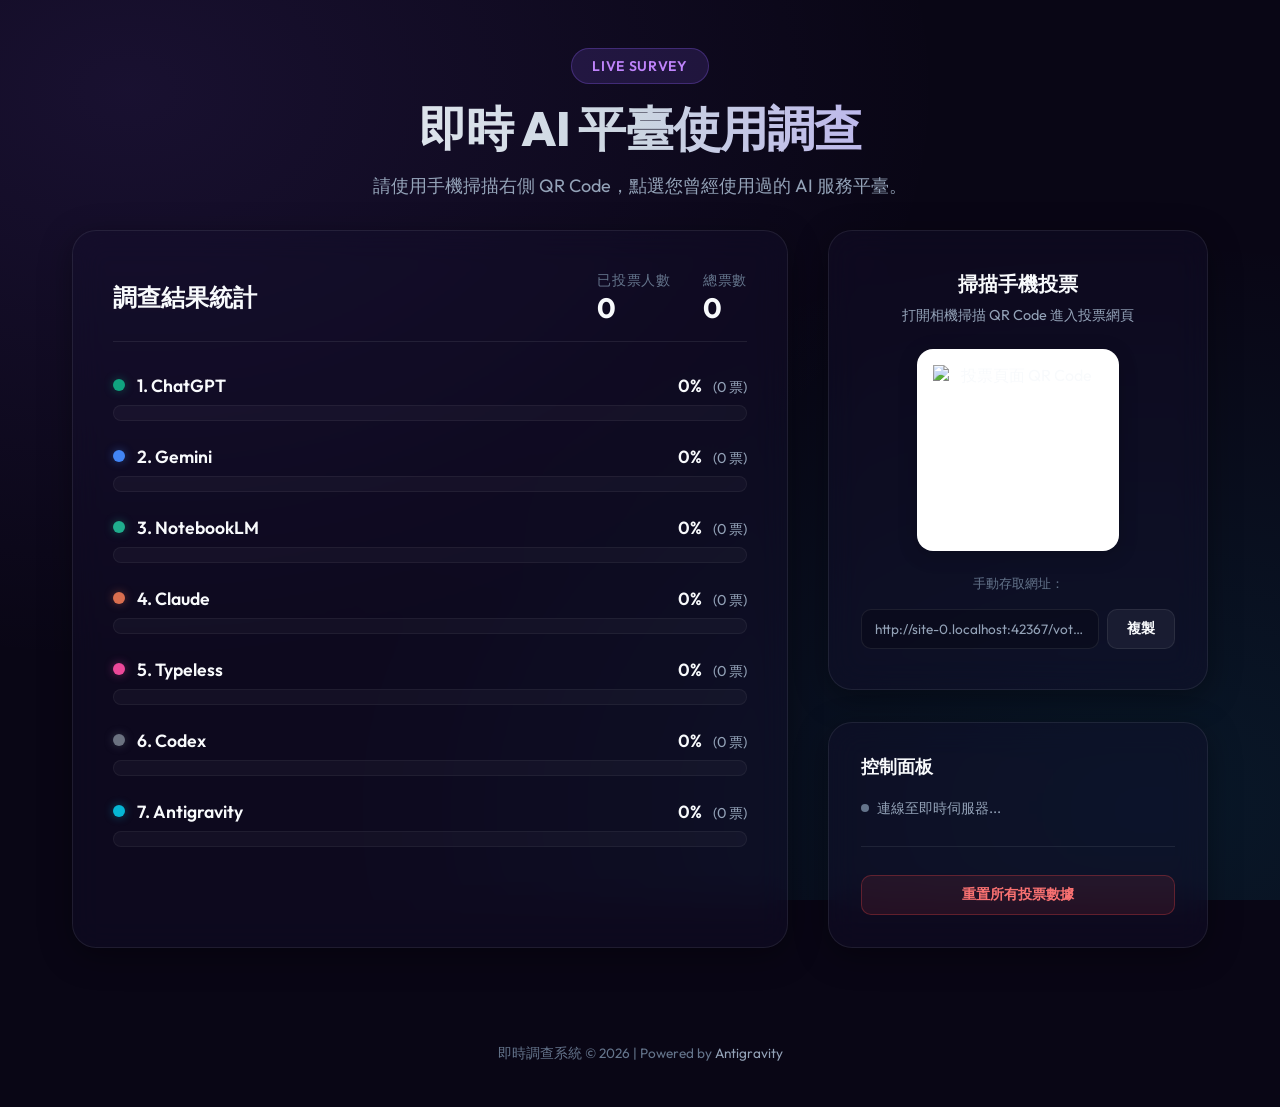
==== index.html @ a860f981 "Initial commit of real-time survey app" ====
<!DOCTYPE html>
<html lang="zh-TW">
<head>
  <meta charset="UTF-8">
  <meta name="viewport" content="width=device-width, initial-scale=1.0">
  <title>即時調查統計面板 - AI 平臺使用調查</title>
  <link rel="stylesheet" href="style.css">
  <!-- MQTT.js for Real-time WebSocket connection -->
  <script src="https://unpkg.com/mqtt/dist/mqtt.min.js"></script>
</head>
<body>
  
  <header>
    <div class="title-badge">Live Survey</div>
    <h1>即時 AI 平臺使用調查</h1>
    <p class="subtitle">請使用手機掃描右側 QR Code，點選您曾經使用過的 AI 服務平臺。</p>
  </header>

  <main>
    <!-- Left Panel: Live Poll Results -->
    <section class="card poll-results-container">
      <div class="poll-header">
        <h2>調查結果統計</h2>
        <div class="poll-stats">
          <div class="stat-item">
            <span class="stat-label">已投票人數</span>
            <span id="total-voters" class="stat-value">0</span>
          </div>
          <div class="stat-item">
            <span class="stat-label">總票數</span>
            <span id="total-votes" class="stat-value">0</span>
          </div>
        </div>
      </div>

      <div class="chart-list">
        <!-- ChatGPT -->
        <div class="chart-item">
          <div class="chart-info">
            <span class="brand-name">
              <span class="brand-dot dot-chatgpt"></span>
              1. ChatGPT
            </span>
            <span class="vote-percentage">
              <span id="pct-chatgpt">0%</span>
              <span id="cnt-chatgpt" class="vote-count">(0 票)</span>
            </span>
          </div>
          <div class="progress-track">
            <div id="bar-chatgpt" class="progress-bar bar-chatgpt"></div>
          </div>
        </div>

        <!-- Gemini -->
        <div class="chart-item">
          <div class="chart-info">
            <span class="brand-name">
              <span class="brand-dot dot-gemini"></span>
              2. Gemini
            </span>
            <span class="vote-percentage">
              <span id="pct-gemini">0%</span>
              <span id="cnt-gemini" class="vote-count">(0 票)</span>
            </span>
          </div>
          <div class="progress-track">
            <div id="bar-gemini" class="progress-bar bar-gemini"></div>
          </div>
        </div>

        <!-- NotebookLM -->
        <div class="chart-item">
          <div class="chart-info">
            <span class="brand-name">
              <span class="brand-dot dot-notebooklm"></span>
              3. NotebookLM
            </span>
            <span class="vote-percentage">
              <span id="pct-notebooklm">0%</span>
              <span id="cnt-notebooklm" class="vote-count">(0 票)</span>
            </span>
          </div>
          <div class="progress-track">
            <div id="bar-notebooklm" class="progress-bar bar-notebooklm"></div>
          </div>
        </div>

        <!-- Claude -->
        <div class="chart-item">
          <div class="chart-info">
            <span class="brand-name">
              <span class="brand-dot dot-claude"></span>
              4. Claude
            </span>
            <span class="vote-percentage">
              <span id="pct-claude">0%</span>
              <span id="cnt-claude" class="vote-count">(0 票)</span>
            </span>
          </div>
          <div class="progress-track">
            <div id="bar-claude" class="progress-bar bar-claude"></div>
          </div>
        </div>

        <!-- Typeless -->
        <div class="chart-item">
          <div class="chart-info">
            <span class="brand-name">
              <span class="brand-dot dot-typeless"></span>
              5. Typeless
            </span>
            <span class="vote-percentage">
              <span id="pct-typeless">0%</span>
              <span id="cnt-typeless" class="vote-count">(0 票)</span>
            </span>
          </div>
          <div class="progress-track">
            <div id="bar-typeless" class="progress-bar bar-typeless"></div>
          </div>
        </div>

        <!-- Codex -->
        <div class="chart-item">
          <div class="chart-info">
            <span class="brand-name">
              <span class="brand-dot dot-codex"></span>
              6. Codex
            </span>
            <span class="vote-percentage">
              <span id="pct-codex">0%</span>
              <span id="cnt-codex" class="vote-count">(0 票)</span>
            </span>
          </div>
          <div class="progress-track">
            <div id="bar-codex" class="progress-bar bar-codex"></div>
          </div>
        </div>

        <!-- Antigravity -->
        <div class="chart-item">
          <div class="chart-info">
            <span class="brand-name">
              <span class="brand-dot dot-antigravity"></span>
              7. Antigravity
            </span>
            <span class="vote-percentage">
              <span id="pct-antigravity">0%</span>
              <span id="cnt-antigravity" class="vote-count">(0 票)</span>
            </span>
          </div>
          <div class="progress-track">
            <div id="bar-antigravity" class="progress-bar bar-antigravity"></div>
          </div>
        </div>
      </div>
    </section>

    <!-- Right Panel: Side Controls and QR Code -->
    <div class="side-panel">
      <!-- QR Code Card -->
      <section class="card qr-card">
        <h3>掃描手機投票</h3>
        <p>打開相機掃描 QR Code 進入投票網頁</p>
        <div class="qr-code-wrapper">
          <img id="qr-code" src="" alt="投票頁面 QR Code">
        </div>
        <p style="margin-bottom: 0.5rem; font-size: 0.8rem; color: var(--text-muted);">手動存取網址：</p>
        <div class="room-link-container">
          <input type="text" id="voter-url-input" class="room-url-input" readonly>
          <button id="copy-url-btn" class="btn btn-secondary">複製</button>
        </div>
      </section>

      <!-- Control Panel -->
      <section class="card control-card">
        <div class="control-title">
          <span>控制面板</span>
        </div>
        <div class="status-indicator">
          <span id="status-dot" class="status-dot"></span>
          <span id="status-text">連線中...</span>
        </div>
        <hr style="border: none; border-top: 1px solid var(--glass-border); margin: 0.5rem 0;">
        <button id="reset-btn" class="btn btn-danger">重置所有投票數據</button>
      </section>
    </div>
  </main>

  <footer>
    <p>即時調查系統 © 2026 | Powered by <a href="https://github.com/pumpkin7487/realtime-survey" target="_blank">Antigravity</a></p>
  </footer>

  <script src="admin.js"></script>
</body>
</html>
---- style.css ----
@import url('https://fonts.googleapis.com/css2?family=Outfit:wght@300;400;500;600;700;800&display=swap');

:root {
  --bg-primary: #090615;
  --bg-secondary: #120c2b;
  --bg-card: rgba(20, 15, 45, 0.4);
  --glass-bg: rgba(255, 255, 255, 0.03);
  --glass-border: rgba(255, 255, 255, 0.08);
  --glass-border-hover: rgba(255, 255, 255, 0.18);
  --text-primary: #f8fafc;
  --text-secondary: #94a3b8;
  --text-muted: #64748b;
  
  --accent: #8b5cf6;
  --accent-glow: rgba(139, 92, 246, 0.4);
  --danger: #ef4444;
  --danger-glow: rgba(239, 68, 68, 0.4);
  --success: #10b981;
  
  /* Brand colors */
  --color-chatgpt: linear-gradient(135deg, #10a37f, #0d8063);
  --color-gemini: linear-gradient(135deg, #4285f4, #9b72cb);
  --color-notebooklm: linear-gradient(135deg, #20ad8d, #10b981);
  --color-claude: linear-gradient(135deg, #d97706, #d96e4f);
  --color-typeless: linear-gradient(135deg, #ec4899, #8b5cf6);
  --color-codex: linear-gradient(135deg, #6b7280, #374151);
  --color-antigravity: linear-gradient(135deg, #06b6d4, #10b981);
  
  --shadow-glow: 0 0 25px rgba(139, 92, 246, 0.15);
}

* {
  box-sizing: border-box;
  margin: 0;
  padding: 0;
}

body {
  font-family: 'Outfit', -apple-system, BlinkMacSystemFont, "Segoe UI", Roboto, sans-serif;
  background-color: var(--bg-primary);
  background-image: 
    radial-gradient(at 10% 10%, rgba(139, 92, 246, 0.12) 0px, transparent 50%),
    radial-gradient(at 90% 90%, rgba(6, 182, 212, 0.1) 0px, transparent 50%);
  background-attachment: fixed;
  color: var(--text-primary);
  min-height: 100vh;
  display: flex;
  flex-direction: column;
  align-items: center;
  overflow-x: hidden;
}

/* Glassmorphism Card Container */
.card {
  background: var(--bg-card);
  backdrop-filter: blur(16px);
  -webkit-backdrop-filter: blur(16px);
  border: 1px solid var(--glass-border);
  border-radius: 24px;
  box-shadow: 0 8px 32px 0 rgba(0, 0, 0, 0.37);
  transition: all 0.3s cubic-bezier(0.4, 0, 0.2, 1);
}

.card:hover {
  border-color: var(--glass-border-hover);
  box-shadow: 0 12px 40px 0 rgba(0, 0, 0, 0.5), var(--shadow-glow);
}

/* Header Section */
header {
  width: 100%;
  max-width: 1200px;
  padding: 3rem 2rem 2rem 2rem;
  text-align: center;
}

.title-badge {
  display: inline-block;
  padding: 0.5rem 1.25rem;
  background: rgba(139, 92, 246, 0.15);
  border: 1px solid rgba(139, 92, 246, 0.3);
  border-radius: 9999px;
  color: #c084fc;
  font-size: 0.875rem;
  font-weight: 600;
  letter-spacing: 0.05em;
  margin-bottom: 1rem;
  text-transform: uppercase;
}

h1 {
  font-size: 3rem;
  font-weight: 800;
  line-height: 1.2;
  letter-spacing: -0.02em;
  background: linear-gradient(to right, #f8fafc, #cbd5e1, #a78bfa);
  -webkit-background-clip: text;
  -webkit-text-fill-color: transparent;
  margin-bottom: 1rem;
}

.subtitle {
  color: var(--text-secondary);
  font-size: 1.125rem;
  max-width: 600px;
  margin: 0 auto;
}

/* Main Container Layout */
main {
  width: 100%;
  max-width: 1200px;
  padding: 0 2rem 3rem 2rem;
  display: grid;
  grid-template-columns: 1fr 380px;
  gap: 2.5rem;
}

@media (max-width: 968px) {
  main {
    grid-template-columns: 1fr;
  }
}

/* Left Section: Poll Results */
.poll-results-container {
  padding: 2.5rem;
}

.poll-header {
  display: flex;
  justify-content: space-between;
  align-items: center;
  margin-bottom: 2rem;
  padding-bottom: 1rem;
  border-bottom: 1px solid var(--glass-border);
}

.poll-stats {
  display: flex;
  gap: 2rem;
}

.stat-item {
  display: flex;
  flex-direction: column;
}

.stat-label {
  font-size: 0.875rem;
  color: var(--text-muted);
  text-transform: uppercase;
  letter-spacing: 0.05em;
}

.stat-value {
  font-size: 1.75rem;
  font-weight: 700;
  color: var(--text-primary);
}

/* Chart Bars */
.chart-list {
  display: flex;
  flex-direction: column;
  gap: 1.5rem;
}

.chart-item {
  display: flex;
  flex-direction: column;
  gap: 0.5rem;
}

.chart-info {
  display: flex;
  justify-content: space-between;
  align-items: center;
  font-weight: 600;
}

.brand-name {
  font-size: 1.1rem;
  display: flex;
  align-items: center;
  gap: 0.75rem;
}

.brand-dot {
  width: 12px;
  height: 12px;
  border-radius: 50%;
  display: inline-block;
}

/* Inject brand dot background colors */
.dot-chatgpt { background: #10a37f; box-shadow: 0 0 10px rgba(16, 163, 127, 0.4); }
.dot-gemini { background: #4285f4; box-shadow: 0 0 10px rgba(66, 133, 244, 0.4); }
.dot-notebooklm { background: #20ad8d; box-shadow: 0 0 10px rgba(32, 173, 141, 0.4); }
.dot-claude { background: #d96e4f; box-shadow: 0 0 10px rgba(217, 110, 79, 0.4); }
.dot-typeless { background: #ec4899; box-shadow: 0 0 10px rgba(236, 72, 153, 0.4); }
.dot-codex { background: #6b7280; box-shadow: 0 0 10px rgba(107, 114, 128, 0.4); }
.dot-antigravity { background: #06b6d4; box-shadow: 0 0 10px rgba(6, 182, 212, 0.4); }

.vote-percentage {
  font-size: 1.1rem;
  color: var(--text-primary);
}

.vote-count {
  font-size: 0.9rem;
  color: var(--text-secondary);
  font-weight: 400;
  margin-left: 0.5rem;
}

.progress-track {
  width: 100%;
  height: 16px;
  background: rgba(255, 255, 255, 0.03);
  border: 1px solid rgba(255, 255, 255, 0.05);
  border-radius: 8px;
  overflow: hidden;
  position: relative;
}

.progress-bar {
  height: 100%;
  width: 0%; /* Dynamic */
  border-radius: 8px;
  transition: width 0.8s cubic-bezier(0.1, 0.8, 0.25, 1);
  position: relative;
}

.progress-bar::after {
  content: '';
  position: absolute;
  top: 0;
  left: 0;
  right: 0;
  bottom: 0;
  background: linear-gradient(
    90deg,
    rgba(255, 255, 255, 0) 0%,
    rgba(255, 255, 255, 0.15) 50%,
    rgba(255, 255, 255, 0) 100%
  );
  animation: shine 2s infinite linear;
}

@keyframes shine {
  0% { transform: translateX(-100%); }
  100% { transform: translateX(100%); }
}

/* Specific Progress Bar Backgrounds */
.bar-chatgpt { background: var(--color-chatgpt); }
.bar-gemini { background: var(--color-gemini); }
.bar-notebooklm { background: var(--color-notebooklm); }
.bar-claude { background: var(--color-claude); }
.bar-typeless { background: var(--color-typeless); }
.bar-codex { background: var(--color-codex); }
.bar-antigravity { background: var(--color-antigravity); }


/* Right Section: Info & QR Code Panel */
.side-panel {
  display: flex;
  flex-direction: column;
  gap: 2rem;
}

.qr-card {
  padding: 2.5rem 2rem;
  display: flex;
  flex-direction: column;
  align-items: center;
  text-align: center;
}

.qr-card h3 {
  font-size: 1.25rem;
  margin-bottom: 0.5rem;
  font-weight: 700;
}

.qr-card p {
  color: var(--text-secondary);
  font-size: 0.9rem;
  margin-bottom: 1.5rem;
}

.qr-code-wrapper {
  background: white;
  padding: 1rem;
  border-radius: 16px;
  box-shadow: 0 4px 20px rgba(0, 0, 0, 0.2);
  margin-bottom: 1.5rem;
  width: 202px;
  height: 202px;
  display: flex;
  justify-content: center;
  align-items: center;
}

.qr-code-wrapper img {
  width: 100%;
  height: 100%;
}

.room-link-container {
  width: 100%;
  display: flex;
  gap: 0.5rem;
  margin-top: 0.5rem;
}

.room-url-input {
  flex: 1;
  background: rgba(0, 0, 0, 0.2);
  border: 1px solid var(--glass-border);
  border-radius: 10px;
  padding: 0.6rem 0.8rem;
  color: var(--text-secondary);
  font-family: inherit;
  font-size: 0.85rem;
  outline: none;
  text-overflow: ellipsis;
}

/* Custom Buttons */
.btn {
  font-family: inherit;
  font-weight: 600;
  border-radius: 10px;
  padding: 0.6rem 1.2rem;
  border: none;
  cursor: pointer;
  transition: all 0.2s ease;
  display: inline-flex;
  align-items: center;
  justify-content: center;
  gap: 0.5rem;
  font-size: 0.9rem;
}

.btn-primary {
  background: var(--accent);
  color: var(--text-primary);
  box-shadow: 0 4px 15px rgba(139, 92, 246, 0.3);
}

.btn-primary:hover {
  background: #7c3aed;
  box-shadow: 0 6px 20px rgba(139, 92, 246, 0.5);
  transform: translateY(-1px);
}

.btn-danger {
  background: rgba(239, 68, 68, 0.1);
  border: 1px solid rgba(239, 68, 68, 0.3);
  color: #f87171;
}

.btn-danger:hover {
  background: var(--danger);
  color: white;
  box-shadow: 0 4px 15px var(--danger-glow);
  transform: translateY(-1px);
}

.btn-secondary {
  background: rgba(255, 255, 255, 0.05);
  border: 1px solid var(--glass-border);
  color: var(--text-primary);
}

.btn-secondary:hover {
  background: rgba(255, 255, 255, 0.1);
  border-color: var(--glass-border-hover);
}

.btn:active {
  transform: translateY(1px);
}

/* Control Panel Card */
.control-card {
  padding: 2rem;
  display: flex;
  flex-direction: column;
  gap: 1.25rem;
}

.control-title {
  font-size: 1.1rem;
  font-weight: 700;
  display: flex;
  align-items: center;
  gap: 0.5rem;
}

.status-indicator {
  display: inline-flex;
  align-items: center;
  gap: 0.5rem;
  font-size: 0.9rem;
  color: var(--text-secondary);
}

.status-dot {
  width: 8px;
  height: 8px;
  border-radius: 50%;
  background: var(--text-muted);
}

.status-dot.active {
  background: var(--success);
  box-shadow: 0 0 8px var(--success);
  animation: pulse 1.5s infinite alternate;
}

@keyframes pulse {
  0% { opacity: 0.5; }
  100% { opacity: 1; }
}

/* ==========================================================================
   VOTER PAGE SPECIFIC STYLES
   ========================================================================== */

.voter-container {
  width: 100%;
  max-width: 580px;
  margin: 2rem auto;
  padding: 0 1.5rem;
}

.voter-card {
  padding: 2.5rem;
}

.voter-header {
  text-align: center;
  margin-bottom: 2rem;
}

.voter-header h2 {
  font-size: 1.8rem;
  font-weight: 800;
  margin-bottom: 0.5rem;
  background: linear-gradient(to right, #f8fafc, #a78bfa);
  -webkit-background-clip: text;
  -webkit-text-fill-color: transparent;
}

.voter-header p {
  color: var(--text-secondary);
  font-size: 0.95rem;
}

/* Voting Form Options Grid */
.vote-options-grid {
  display: flex;
  flex-direction: column;
  gap: 1rem;
  margin-bottom: 2rem;
}

/* Option checkbox card representation */
.option-card {
  position: relative;
  display: flex;
  align-items: center;
  justify-content: space-between;
  background: rgba(255, 255, 255, 0.02);
  border: 1px solid var(--glass-border);
  border-radius: 16px;
  padding: 1.2rem 1.5rem;
  cursor: pointer;
  user-select: none;
  transition: all 0.2s ease;
}

.option-card:hover {
  background: rgba(255, 255, 255, 0.04);
  border-color: var(--glass-border-hover);
  transform: translateX(3px);
}

.option-left {
  display: flex;
  align-items: center;
  gap: 1rem;
}

.option-name {
  font-size: 1.1rem;
  font-weight: 600;
}

/* Hidden real input */
.option-card input[type="checkbox"] {
  position: absolute;
  opacity: 0;
  cursor: pointer;
  height: 0;
  width: 0;
}

/* Custom Checkmark Box */
.checkbox-custom {
  width: 22px;
  height: 22px;
  border-radius: 6px;
  border: 2px solid var(--text-muted);
  display: flex;
  align-items: center;
  justify-content: center;
  transition: all 0.2s ease;
}

.checkbox-custom::after {
  content: '';
  width: 6px;
  height: 12px;
  border: solid white;
  border-width: 0 2.5px 2.5px 0;
  transform: rotate(45deg) scale(0);
  transition: transform 0.2s cubic-bezier(0.175, 0.885, 0.32, 1.275);
  margin-bottom: 2px;
}

/* Checked option states */
.option-card.checked {
  background: rgba(139, 92, 246, 0.08);
  border-color: rgba(139, 92, 246, 0.5);
  box-shadow: 0 0 15px rgba(139, 92, 246, 0.15);
}

.option-card.checked .checkbox-custom {
  background: var(--accent);
  border-color: var(--accent);
}

.option-card.checked .checkbox-custom::after {
  transform: rotate(45deg) scale(1);
}

/* Actions Section */
.voter-actions {
  display: flex;
  flex-direction: column;
  gap: 1rem;
}

.voter-actions .btn {
  width: 100%;
  padding: 1rem;
  font-size: 1.1rem;
  border-radius: 12px;
}

/* Success Card */
.success-card {
  text-align: center;
  padding: 3rem 2rem;
  display: none; /* Controlled by JS */
  flex-direction: column;
  align-items: center;
  animation: fadeIn 0.5s ease;
}

@keyframes fadeIn {
  from { opacity: 0; transform: translateY(10px); }
  to { opacity: 1; transform: translateY(0); }
}

.success-icon {
  width: 64px;
  height: 64px;
  background: rgba(16, 185, 129, 0.1);
  border: 1px solid rgba(16, 185, 129, 0.3);
  color: var(--success);
  border-radius: 50%;
  display: flex;
  align-items: center;
  justify-content: center;
  font-size: 2rem;
  margin-bottom: 1.5rem;
  box-shadow: 0 0 20px rgba(16, 185, 129, 0.2);
}

.success-title {
  font-size: 1.5rem;
  font-weight: 700;
  margin-bottom: 0.75rem;
}

.success-text {
  color: var(--text-secondary);
  font-size: 0.95rem;
  margin-bottom: 2rem;
  line-height: 1.6;
}

.selected-badge-list {
  display: flex;
  flex-wrap: wrap;
  gap: 0.5rem;
  justify-content: center;
  margin-bottom: 2rem;
}

.voted-badge {
  padding: 0.4rem 0.8rem;
  background: rgba(255, 255, 255, 0.05);
  border: 1px solid var(--glass-border);
  border-radius: 8px;
  font-size: 0.85rem;
  font-weight: 600;
}

/* Footer credits */
footer {
  margin-top: auto;
  padding: 3rem 1rem;
  text-align: center;
  color: var(--text-muted);
  font-size: 0.85rem;
}

footer a {
  color: var(--text-secondary);
  text-decoration: none;
}

footer a:hover {
  text-decoration: underline;
}
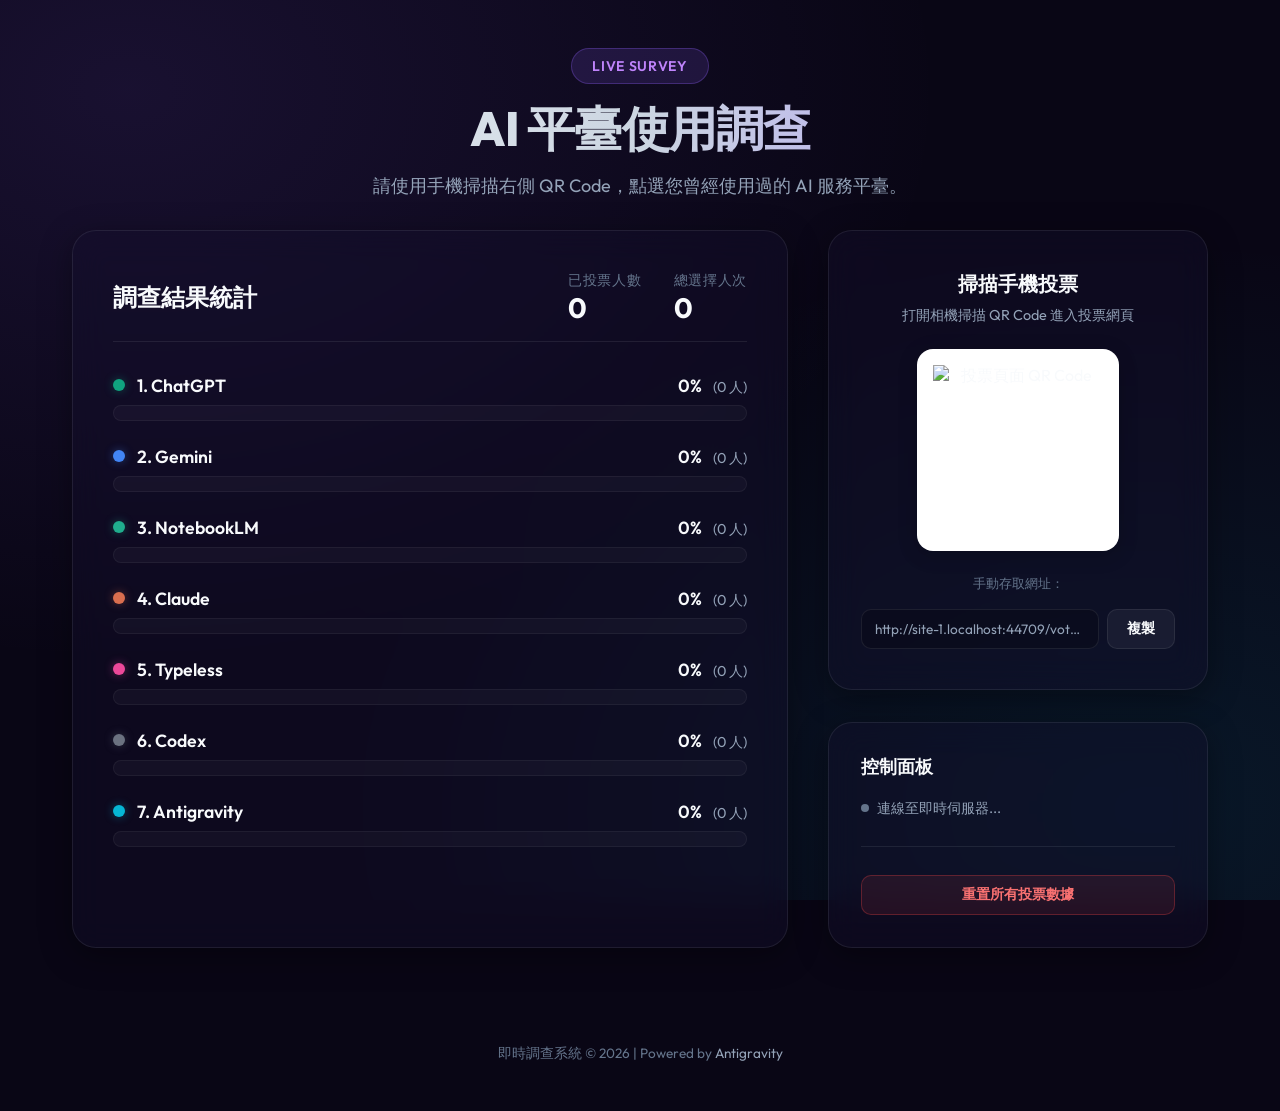
==== commit 4964824f: "Update poll application: fix label click bug, require 0515 password for reset, change headings to AI" ====
--- a/index.html
+++ b/index.html
@@ -3,7 +3,7 @@
 <head>
   <meta charset="UTF-8">
   <meta name="viewport" content="width=device-width, initial-scale=1.0">
-  <title>即時調查統計面板 - AI 平臺使用調查</title>
+  <title>AI 平臺使用調查</title>
   <link rel="stylesheet" href="style.css">
   <!-- MQTT.js for Real-time WebSocket connection -->
   <script src="https://unpkg.com/mqtt/dist/mqtt.min.js"></script>
@@ -12,7 +12,7 @@
   
   <header>
     <div class="title-badge">Live Survey</div>
-    <h1>即時 AI 平臺使用調查</h1>
+    <h1>AI 平臺使用調查</h1>
     <p class="subtitle">請使用手機掃描右側 QR Code，點選您曾經使用過的 AI 服務平臺。</p>
   </header>
 
@@ -27,7 +27,7 @@
             <span id="total-voters" class="stat-value">0</span>
           </div>
           <div class="stat-item">
-            <span class="stat-label">總票數</span>
+            <span class="stat-label">總選擇人次</span>
             <span id="total-votes" class="stat-value">0</span>
           </div>
         </div>
@@ -43,7 +43,7 @@
             </span>
             <span class="vote-percentage">
               <span id="pct-chatgpt">0%</span>
-              <span id="cnt-chatgpt" class="vote-count">(0 票)</span>
+              <span id="cnt-chatgpt" class="vote-count">(0 人)</span>
             </span>
           </div>
           <div class="progress-track">
@@ -60,7 +60,7 @@
             </span>
             <span class="vote-percentage">
               <span id="pct-gemini">0%</span>
-              <span id="cnt-gemini" class="vote-count">(0 票)</span>
+              <span id="cnt-gemini" class="vote-count">(0 人)</span>
             </span>
           </div>
           <div class="progress-track">
@@ -77,7 +77,7 @@
             </span>
             <span class="vote-percentage">
               <span id="pct-notebooklm">0%</span>
-              <span id="cnt-notebooklm" class="vote-count">(0 票)</span>
+              <span id="cnt-notebooklm" class="vote-count">(0 人)</span>
             </span>
           </div>
           <div class="progress-track">
@@ -94,7 +94,7 @@
             </span>
             <span class="vote-percentage">
               <span id="pct-claude">0%</span>
-              <span id="cnt-claude" class="vote-count">(0 票)</span>
+              <span id="cnt-claude" class="vote-count">(0 人)</span>
             </span>
           </div>
           <div class="progress-track">
@@ -111,7 +111,7 @@
             </span>
             <span class="vote-percentage">
               <span id="pct-typeless">0%</span>
-              <span id="cnt-typeless" class="vote-count">(0 票)</span>
+              <span id="cnt-typeless" class="vote-count">(0 人)</span>
             </span>
           </div>
           <div class="progress-track">
@@ -128,7 +128,7 @@
             </span>
             <span class="vote-percentage">
               <span id="pct-codex">0%</span>
-              <span id="cnt-codex" class="vote-count">(0 票)</span>
+              <span id="cnt-codex" class="vote-count">(0 人)</span>
             </span>
           </div>
           <div class="progress-track">
@@ -145,7 +145,7 @@
             </span>
             <span class="vote-percentage">
               <span id="pct-antigravity">0%</span>
-              <span id="cnt-antigravity" class="vote-count">(0 票)</span>
+              <span id="cnt-antigravity" class="vote-count">(0 人)</span>
             </span>
           </div>
           <div class="progress-track">
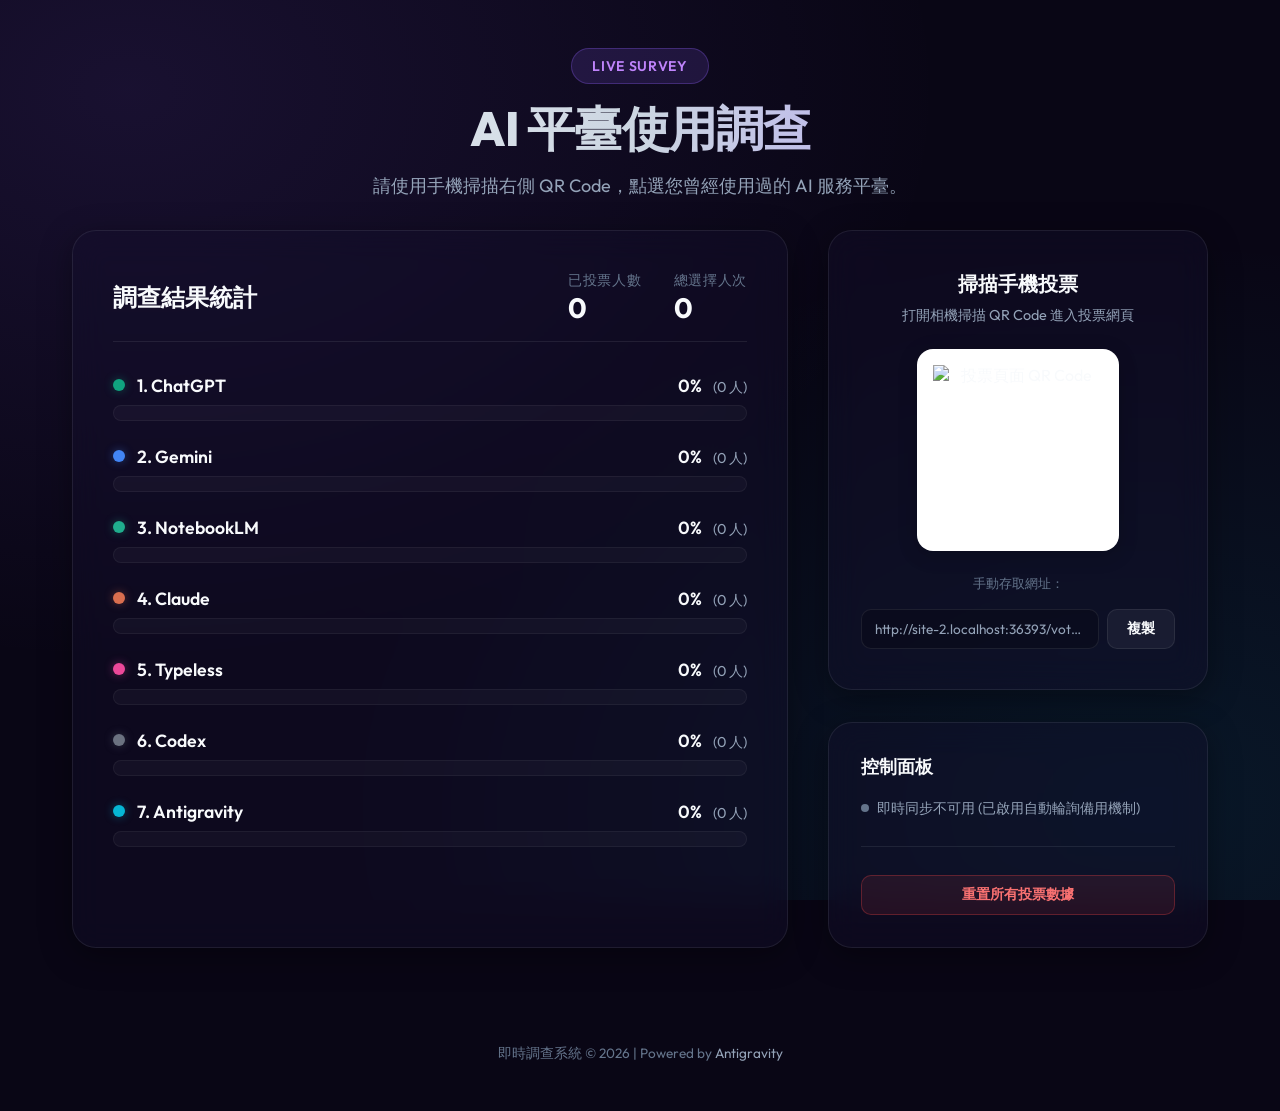
==== commit f896297a: "Refactor: move checkbox to the left of label text, add robust Try-Catch fallback for MQTT fail-safes" ====
--- a/index.html
+++ b/index.html
@@ -4,7 +4,7 @@
   <meta charset="UTF-8">
   <meta name="viewport" content="width=device-width, initial-scale=1.0">
   <title>AI 平臺使用調查</title>
-  <link rel="stylesheet" href="style.css">
+  <link rel="stylesheet" href="style.css?v=3">
   <!-- MQTT.js for Real-time WebSocket connection -->
   <script src="https://unpkg.com/mqtt/dist/mqtt.min.js"></script>
 </head>
@@ -190,6 +190,6 @@
     <p>即時調查系統 © 2026 | Powered by <a href="https://github.com/pumpkin7487/realtime-survey" target="_blank">Antigravity</a></p>
   </footer>
 
-  <script src="admin.js"></script>
+  <script src="admin.js?v=3"></script>
 </body>
 </html>
